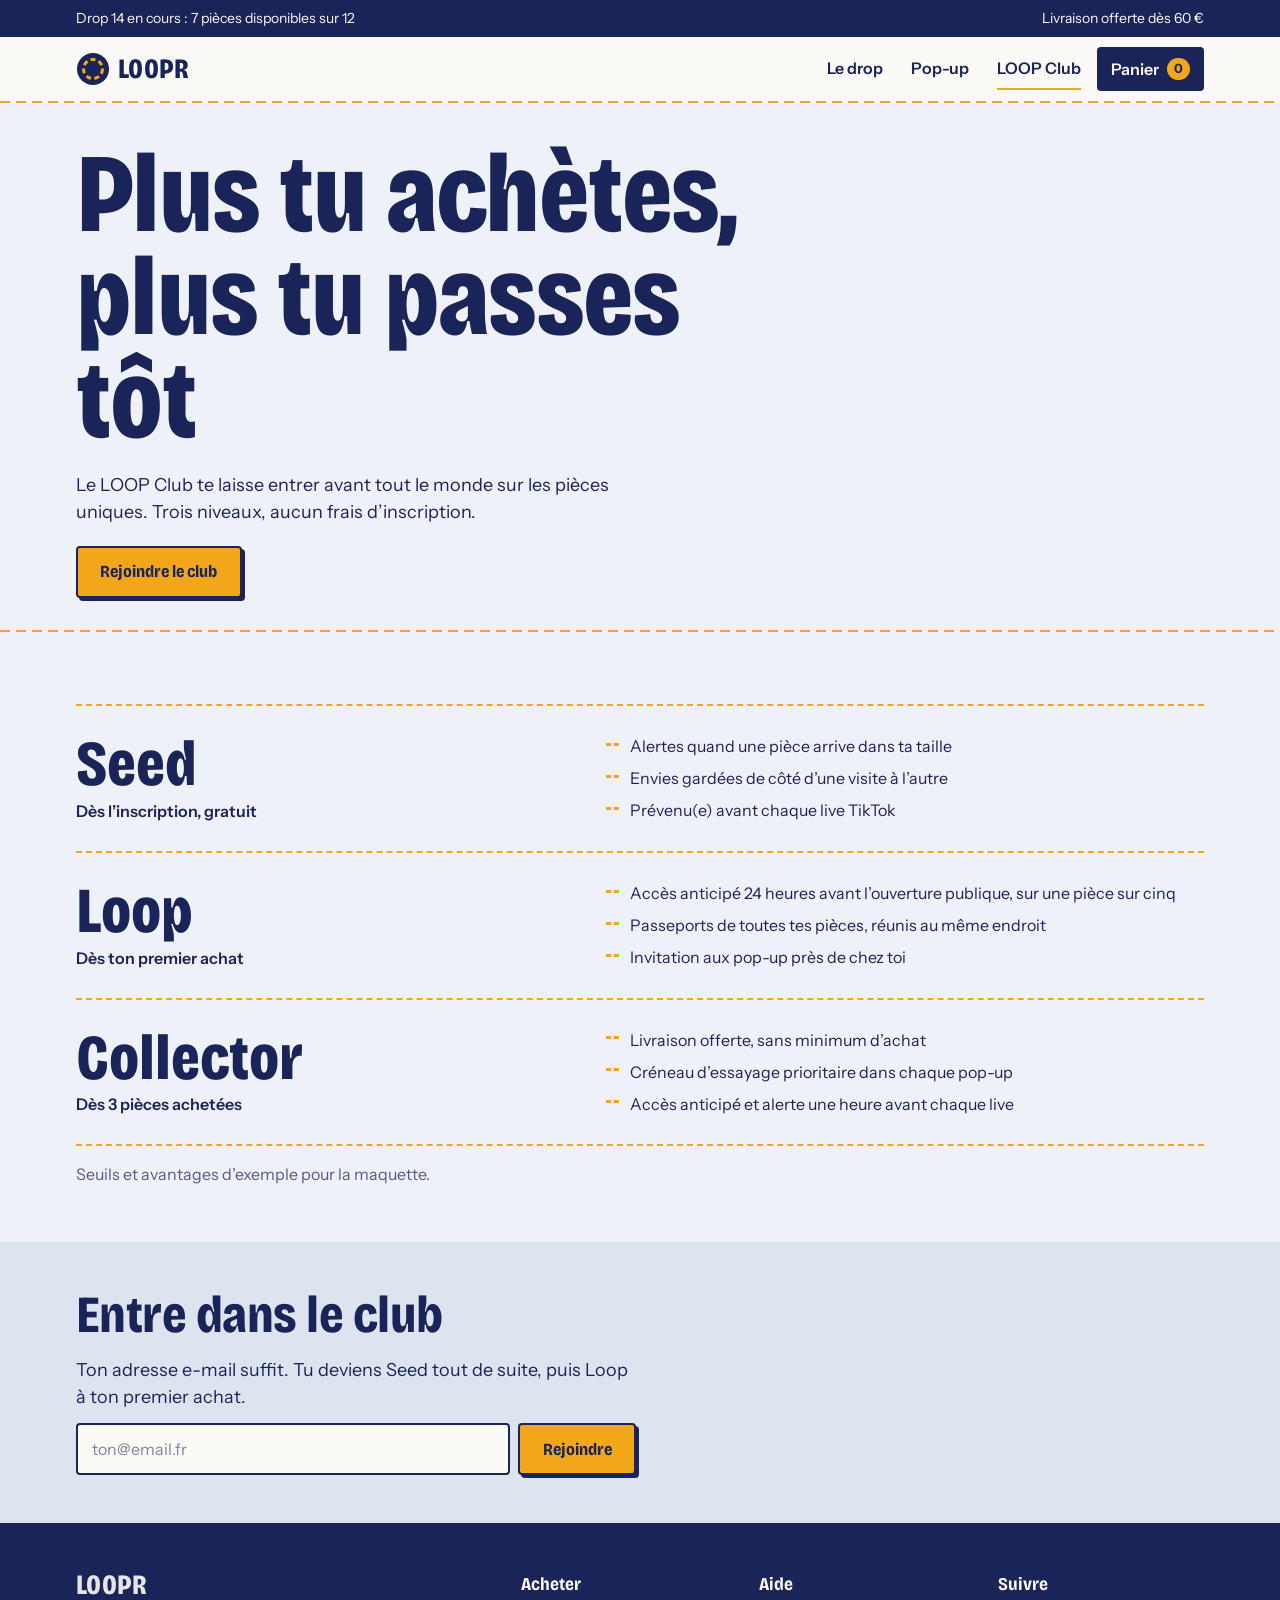
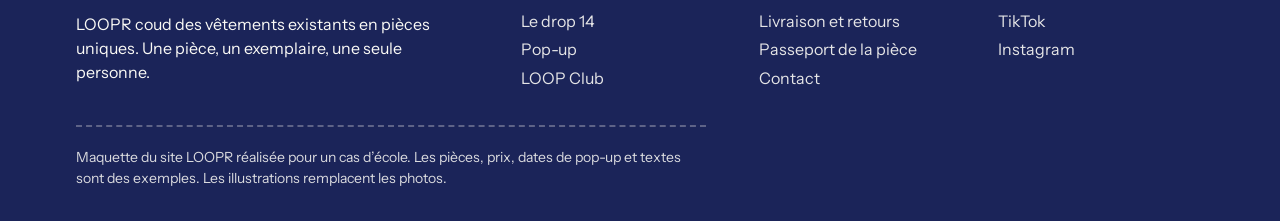
==== club.html @ 5bf8eb53 "Maquette du site LOOPR : drop, fiche pièce, pop-up, LOOP Club Site statique mobile d'abord avec pani" ====
<!DOCTYPE html>
<html lang="fr">
<head>
  <meta charset="utf-8">
  <meta name="viewport" content="width=device-width, initial-scale=1">
  <title>LOOP Club | LOOPR</title>
  <meta name="description" content="Le LOOP Club : accès anticipé aux drops, alertes à ta taille et avantages pour les clients fidèles.">
  <meta name="theme-color" content="#1b2459">
  <link rel="icon" href="assets/favicon.svg" type="image/svg+xml">
  <link rel="preload" href="assets/fonts/bricolage-grotesque-latin-wdth-normal.woff2" as="font" type="font/woff2" crossorigin>
  <link rel="stylesheet" href="assets/style.css">
</head>
<body data-page="club">
  <div id="site-header"></div>

  <main>
    <section class="club-hero">
      <div class="wrap">
        <h1 class="display">Plus tu achètes, plus tu passes tôt</h1>
        <p class="lead" style="margin-top:1.25rem">Le LOOP Club te laisse entrer avant tout le monde sur les pièces uniques. Trois niveaux, aucun frais d’inscription.</p>
        <p style="margin-top:1.25rem"><a class="btn" href="#rejoindre">Rejoindre le club</a></p>
      </div>
    </section>

    <div class="stitch"></div>

    <section class="band">
      <div class="wrap">
        <div class="tiers">
          <div class="tier">
            <div>
              <h2 class="tier-name">Seed</h2>
              <p class="tier-how">Dès l’inscription, gratuit</p>
            </div>
            <ul>
              <li>Alertes quand une pièce arrive dans ta taille</li>
              <li>Envies gardées de côté d’une visite à l’autre</li>
              <li>Prévenu(e) avant chaque live TikTok</li>
            </ul>
          </div>
          <div class="tier">
            <div>
              <h2 class="tier-name">Loop</h2>
              <p class="tier-how">Dès ton premier achat</p>
            </div>
            <ul>
              <li>Accès anticipé 24 heures avant l’ouverture publique, sur une pièce sur cinq</li>
              <li>Passeports de toutes tes pièces, réunis au même endroit</li>
              <li>Invitation aux pop-up près de chez toi</li>
            </ul>
          </div>
          <div class="tier">
            <div>
              <h2 class="tier-name">Collector</h2>
              <p class="tier-how">Dès 3 pièces achetées</p>
            </div>
            <ul>
              <li>Livraison offerte, sans minimum d’achat</li>
              <li>Créneau d’essayage prioritaire dans chaque pop-up</li>
              <li>Accès anticipé et alerte une heure avant chaque live</li>
            </ul>
          </div>
        </div>
        <p class="muted" style="margin-top:1rem">Seuils et avantages d’exemple pour la maquette.</p>
      </div>
    </section>

    <section class="join" id="rejoindre" aria-labelledby="join-title">
      <div class="wrap">
        <div class="join-box">
          <h2 class="h2" id="join-title">Entre dans le club</h2>
          <p class="lead" style="margin-top:1rem">Ton adresse e-mail suffit. Tu deviens Seed tout de suite, puis Loop à ton premier achat.</p>
          <form class="form-row" data-toast="Bienvenue chez les Seed. Tu recevras l’alerte du prochain drop.">
            <label class="sr-only" for="club-mail">Adresse e-mail</label>
            <input class="input" id="club-mail" type="email" required placeholder="ton@email.fr" autocomplete="email">
            <button class="btn" type="submit">Rejoindre</button>
          </form>
        </div>
      </div>
    </section>
  </main>

  <div id="site-footer"></div>
  <script src="assets/data.js"></script>
  <script src="assets/app.js"></script>
</body>
</html>
---- assets/style.css ----
/* LOOPR — maquette. Identité : denim indigo + surpiqûre ambre. */

@font-face {
  font-family: "Bricolage";
  src: url("fonts/bricolage-grotesque-latin-wdth-normal.woff2") format("woff2-variations");
  font-weight: 200 800;
  font-stretch: 75% 100%;
  font-display: swap;
}
@font-face {
  font-family: "Instrument";
  src: url("fonts/instrument-sans-latin-wdth-normal.woff2") format("woff2-variations");
  font-weight: 400 700;
  font-stretch: 75% 100%;
  font-display: swap;
}

:root {
  --indigo: #1b2459;
  --indigo-soft: #2f3d86;
  --denim: #5c73b3;
  --wash: #dde4f0;
  --wash-deep: #c3cee4;
  --page: #eef1f7;
  --label: #fbfaf6;
  --amber: #f2a71b;
  --amber-pale: #f7e2b0;
  --red: #c73b2e;
  --red-pale: #f1cdc7;
  --line: rgba(27, 36, 89, 0.16);

  --display: "Bricolage", "Arial Narrow", "Helvetica Neue", Arial, sans-serif;
  --body: "Instrument", "Helvetica Neue", Arial, sans-serif;

  --gutter: 20px;
  --maxw: 1200px;
}

*, *::before, *::after { box-sizing: border-box; }
html { -webkit-text-size-adjust: 100%; scroll-behavior: smooth; }
body {
  margin: 0;
  background: var(--page);
  color: var(--indigo);
  font-family: var(--body);
  font-size: 1rem;
  line-height: 1.5;
}
img, svg { display: block; max-width: 100%; }
a { color: inherit; }
button, input, select { font: inherit; color: inherit; }
button { cursor: pointer; }
h1, h2, h3, p, ul, ol, dl, dd, figure { margin: 0; }
ul, ol { padding: 0; list-style: none; }

:focus-visible { outline: 3px solid var(--amber); outline-offset: 3px; }
.sr-only {
  position: absolute; width: 1px; height: 1px; margin: -1px; padding: 0;
  overflow: hidden; clip: rect(0 0 0 0); white-space: nowrap; border: 0;
}

.wrap { width: 100%; max-width: var(--maxw); margin-inline: auto; padding-inline: var(--gutter); }

/* Surpiqûre : le trait pointillé ambre qui sépare les zones */
.stitch {
  height: 2px;
  background: repeating-linear-gradient(90deg, var(--amber) 0 10px, transparent 10px 16px);
}

/* ---------- Typographie ---------- */
.display {
  font-family: var(--display);
  font-weight: 800;
  font-stretch: 75%;
  letter-spacing: -0.015em;
  line-height: 0.92;
}
.h2 {
  font-family: var(--display);
  font-weight: 750;
  font-stretch: 80%;
  font-size: clamp(2rem, 6vw, 3.25rem);
  line-height: 0.98;
  letter-spacing: -0.01em;
  max-width: 16ch;
}
.lead { font-size: 1.125rem; max-width: 46ch; }
.muted { opacity: 0.72; }

/* ---------- Boutons ---------- */
.btn {
  display: inline-flex; align-items: center; justify-content: center; gap: 0.5rem;
  min-height: 48px; padding: 0.7rem 1.4rem;
  background: var(--amber); color: var(--indigo);
  border: 2px solid var(--indigo); border-radius: 4px;
  font-family: var(--display); font-weight: 700; font-stretch: 85%; font-size: 1.0625rem;
  text-decoration: none; text-align: center;
  box-shadow: 3px 3px 0 var(--indigo);
  transition: transform 0.12s ease, box-shadow 0.12s ease;
}
.btn:hover { transform: translate(-1px, -1px); box-shadow: 4px 4px 0 var(--indigo); }
.btn:active { transform: translate(2px, 2px); box-shadow: 1px 1px 0 var(--indigo); }
.btn[disabled], .btn[aria-disabled="true"] {
  background: var(--wash); color: rgba(27, 36, 89, 0.55);
  border-color: rgba(27, 36, 89, 0.35); box-shadow: none; cursor: not-allowed; transform: none;
}
.btn--ghost { background: transparent; }
.btn--indigo { background: var(--indigo); color: var(--label); box-shadow: 3px 3px 0 var(--amber); border-color: var(--indigo); }
.btn--indigo:hover { box-shadow: 4px 4px 0 var(--amber); }
.btn--block { width: 100%; }
.link { text-decoration-thickness: 2px; text-underline-offset: 4px; text-decoration-color: var(--amber); font-weight: 600; }

/* ---------- Bandeau + en-tête ---------- */
.announce { background: var(--indigo); color: var(--label); font-size: 0.875rem; }
.announce .wrap { display: flex; flex-wrap: wrap; gap: 0.25rem 1.5rem; justify-content: space-between; padding-block: 0.5rem; }

.site-header { position: sticky; top: 0; z-index: 30; background: var(--label); }
.site-header .wrap { display: flex; align-items: center; gap: 1rem; min-height: 64px; }
.brand { display: inline-flex; align-items: center; gap: 0.5rem; text-decoration: none; margin-right: auto; }
.brand-word {
  font-family: var(--display); font-weight: 800; font-stretch: 75%;
  font-size: 1.75rem; letter-spacing: 0.01em; line-height: 1;
}
.nav { display: none; gap: 1.75rem; }
.nav a { text-decoration: none; font-weight: 600; padding-block: 0.5rem; border-bottom: 2px solid transparent; }
.nav a:hover, .nav a[aria-current="page"] { border-bottom-color: var(--amber); }
.cart-btn {
  display: inline-flex; align-items: center; gap: 0.5rem; min-height: 44px; padding: 0 0.9rem;
  background: var(--indigo); color: var(--label); border: 0; border-radius: 4px; font-weight: 600;
}
.cart-count {
  min-width: 1.4rem; height: 1.4rem; padding: 0 0.3rem; display: inline-grid; place-items: center;
  background: var(--amber); color: var(--indigo); border-radius: 99px; font-size: 0.8rem; font-weight: 700;
}
.cart-clock { font-variant-numeric: tabular-nums; font-size: 0.875rem; opacity: 0.9; }
.subnav { display: flex; gap: 1.25rem; overflow-x: auto; padding-block: 0.25rem 0.75rem; }
.subnav a { white-space: nowrap; text-decoration: none; font-weight: 600; border-bottom: 2px solid transparent; padding-block: 0.25rem; }
.subnav a[aria-current="page"] { border-bottom-color: var(--amber); }
.site-header .subnav-wrap { display: block; min-height: 0; padding-bottom: 0; }

/* ---------- Accueil : héros ---------- */
.hero { padding-block: 2.5rem 3rem; background: var(--page); }
.hero h1 { font-size: clamp(5.5rem, 28vw, 15rem); }
.hero .lead { margin-top: 1.25rem; }
.hero-grid { display: grid; gap: 2rem; }
.countdown-box { align-self: end; }
.countdown-label { font-weight: 600; margin-bottom: 0.5rem; }
.countdown { display: flex; gap: 0.5rem; }
.cd-cell {
  min-width: 4.25rem; padding: 0.5rem 0.75rem 0.4rem; background: var(--label);
  border: 2px solid var(--indigo); border-radius: 4px; text-align: left;
}
.cd-num { display: block; font-family: var(--display); font-weight: 800; font-stretch: 75%; font-size: 2.25rem; line-height: 1; font-variant-numeric: tabular-nums; }
.cd-unit { font-size: 0.8125rem; opacity: 0.75; }
.countdown-note { margin-top: 0.75rem; font-size: 0.9375rem; max-width: 40ch; }
.hero-actions { margin-top: 1.5rem; display: flex; flex-wrap: wrap; gap: 0.75rem; }

.slots { margin-top: 2.5rem; }
.slots-title { font-weight: 600; margin-bottom: 0.75rem; }
.slot-row { display: grid; grid-template-columns: repeat(6, 1fr); gap: 0.5rem; }
.slot {
  display: grid; place-items: center; min-height: 52px; text-decoration: none;
  font-family: var(--display); font-weight: 800; font-stretch: 75%; font-size: 1.375rem;
  border: 2px solid var(--indigo); background: var(--label); border-radius: 3px 3px 12px 12px; position: relative;
}
.slot::before { content: ""; position: absolute; top: 5px; width: 8px; height: 8px; border-radius: 50%; background: var(--page); border: 1.5px solid var(--indigo); }
.slot span { margin-top: 10px; }
.slot[data-state="reservee"] { background: var(--amber); }
.slot[data-state="vendue"] { background: transparent; border-style: dashed; color: rgba(27, 36, 89, 0.5); border-color: rgba(27, 36, 89, 0.4); }
.slot[data-state="vendue"] span { text-decoration: line-through; text-decoration-thickness: 2px; }
.slot[data-state="tiktok"] { background: var(--indigo); color: var(--label); }
.slot[data-state="tiktok"]::before { background: var(--indigo); border-color: var(--label); }
.slot-legend { display: flex; flex-wrap: wrap; gap: 0.5rem 1.25rem; margin-top: 0.75rem; font-size: 0.875rem; }
.slot-legend i { display: inline-block; width: 0.9rem; height: 0.9rem; border: 2px solid var(--indigo); border-radius: 2px; vertical-align: -2px; margin-right: 0.35rem; background: var(--label); }
.slot-legend .l-res { background: var(--amber); }
.slot-legend .l-sold { border-style: dashed; background: transparent; }
.slot-legend .l-tt { background: var(--indigo); }

/* ---------- Étagère de pièces ---------- */
.shelf { padding-block: 3rem 3.5rem; background: var(--wash); }
.shelf-head { display: flex; flex-wrap: wrap; justify-content: space-between; align-items: end; gap: 1rem; margin-bottom: 1.5rem; }
.chips { display: flex; flex-wrap: wrap; gap: 0.5rem; }
.chip {
  min-height: 40px; padding: 0 1rem; background: var(--label); border: 2px solid var(--indigo);
  border-radius: 99px; font-weight: 600;
}
.chip[aria-pressed="true"] { background: var(--indigo); color: var(--label); }

.grid { display: grid; grid-template-columns: repeat(2, 1fr); gap: 0.875rem; }
.tag {
  position: relative; display: flex; flex-direction: column; background: var(--label);
  border: 2px solid var(--indigo); border-radius: 14px 14px 6px 6px; overflow: hidden;
}
.tag-link { text-decoration: none; display: flex; flex-direction: column; flex: 1; }
.tag-panel { position: relative; aspect-ratio: 4 / 4.6; display: grid; place-items: center; padding: 1.75rem 0.75rem 0.5rem; }
.tag-panel::before {
  content: ""; position: absolute; top: 0.6rem; left: 50%; width: 14px; height: 14px; margin-left: -7px;
  border-radius: 50%; background: var(--wash); border: 2px solid var(--indigo); z-index: 2;
}
.tag-panel svg { width: 82%; height: auto; max-height: 100%; filter: drop-shadow(0 6px 0 rgba(27, 36, 89, 0.12)); }
.panel-a { background: var(--wash-deep); }
.panel-b { background: var(--amber-pale); }
.panel-c { background: var(--red-pale); }
.panel-d { background: #cfe0d6; }
.tag-badge {
  position: absolute; right: 0.5rem; top: 2rem; z-index: 2; padding: 0.15rem 0.55rem; border-radius: 99px;
  font-size: 0.8125rem; font-weight: 700; border: 2px solid var(--indigo); background: var(--label);
}
.tag-badge[data-state="reservee"] { background: var(--amber); }
.tag-badge[data-state="vendue"] { background: var(--indigo); color: var(--label); }
.tag-badge[data-state="tiktok"] { background: var(--indigo); color: var(--label); }
.tag-badge[data-state="panier"] { background: var(--amber); }
.tag-info { padding: 0.75rem 0.875rem 0.5rem; border-top: 2px dashed var(--amber); position: relative; }
.tag-num { font-family: var(--display); font-weight: 800; font-stretch: 75%; font-size: 1.75rem; line-height: 1; }
.tag-num small { font-size: 0.8125rem; font-weight: 600; font-stretch: 100%; margin-left: 0.4rem; opacity: 0.7; font-family: var(--body); }
.tag-name { font-weight: 600; line-height: 1.25; margin-top: 0.25rem; }
.tag-meta { display: flex; justify-content: space-between; align-items: baseline; margin-top: 0.35rem; font-size: 0.9375rem; }
.tag-price { font-family: var(--display); font-weight: 750; font-stretch: 85%; font-size: 1.25rem; }
.tag-actions { display: flex; gap: 0.5rem; padding: 0.5rem 0.875rem 0.875rem; }
.tag-actions .btn { flex: 1; min-height: 44px; font-size: 1rem; padding-inline: 0.75rem; box-shadow: 2px 2px 0 var(--indigo); }
.heart {
  width: 44px; min-height: 44px; display: grid; place-items: center; background: transparent;
  border: 2px solid var(--indigo); border-radius: 4px;
}
.heart svg { width: 22px; height: 22px; }
.heart[aria-pressed="true"] svg path { fill: var(--red); stroke: var(--red); }
.empty { grid-column: 1 / -1; padding: 2rem 0; }

/* ---------- Sections génériques ---------- */
.band { padding-block: 3.5rem; }
.how-grid { display: grid; gap: 1.5rem; margin-top: 2rem; }
.step { display: grid; grid-template-columns: 3.25rem 1fr; gap: 0.75rem 1rem; padding-top: 1.25rem; border-top: 2px dashed var(--amber); }
.step-n { font-family: var(--display); font-weight: 800; font-stretch: 75%; font-size: 3rem; line-height: 0.85; }
.step h3 { font-family: var(--display); font-weight: 700; font-stretch: 85%; font-size: 1.375rem; line-height: 1.1; }
.step p { margin-top: 0.35rem; max-width: 38ch; }
.passport-note { margin-top: 2rem; padding: 1rem 1.25rem; background: var(--label); border: 2px solid var(--indigo); border-radius: 4px; max-width: 60ch; }

.live { background: var(--indigo); color: var(--label); }
.live .h2 { max-width: 14ch; }
.live-grid { display: grid; gap: 1.5rem; align-items: center; }
.live-time { display: inline-flex; gap: 0.5rem; align-items: baseline; margin-top: 1rem; }
.live-time b { font-family: var(--display); font-weight: 800; font-stretch: 75%; font-size: 3rem; line-height: 1; }
.live .btn { box-shadow: 3px 3px 0 var(--label); border-color: var(--label); }

.next-drop { background: var(--amber); }
.next-grid { display: grid; gap: 1.75rem; align-items: center; }
.blurs { display: flex; gap: 0.75rem; }
.blur-tile { flex: 1; aspect-ratio: 4 / 5; background: var(--label); border: 2px solid var(--indigo); border-radius: 12px 12px 4px 4px; display: grid; place-items: center; overflow: hidden; position: relative; }
.blur-tile svg { width: 78%; filter: blur(7px); }
.blur-tile::after { content: "Membres Loop"; position: absolute; bottom: 0.5rem; left: 0; right: 0; text-align: center; font-weight: 700; font-size: 0.8125rem; }

.popup-teaser { background: var(--page); }
.popup-card {
  display: grid; gap: 1rem; padding: 1.5rem; background: var(--label); border: 2px solid var(--indigo);
  border-radius: 6px 6px 14px 14px; box-shadow: 5px 5px 0 var(--indigo);
}
.city-big { font-size: clamp(3.5rem, 16vw, 7rem); }

/* ---------- Pied de page ---------- */
.site-footer { background: var(--indigo); color: var(--label); padding-block: 3rem 2rem; }
.foot-grid { display: grid; gap: 2rem; }
.foot-grid h3 { font-family: var(--display); font-weight: 700; font-stretch: 85%; font-size: 1.125rem; margin-bottom: 0.5rem; }
.foot-grid li { padding-block: 0.15rem; }
.foot-grid a { text-decoration: none; opacity: 0.9; }
.foot-grid a:hover { text-decoration: underline; text-decoration-color: var(--amber); text-underline-offset: 4px; }
.foot-note { margin-top: 2rem; padding-top: 1.25rem; border-top: 2px dashed rgba(251, 250, 246, 0.35); font-size: 0.875rem; opacity: 0.85; max-width: 70ch; }

/* ---------- Fiche pièce ---------- */
.crumb { padding-block: 1.25rem 0.5rem; font-size: 0.9375rem; }
.piece-grid { display: grid; gap: 2rem; padding-block: 0.5rem 3rem; }
.gallery { background: var(--wash-deep); border: 2px solid var(--indigo); border-radius: 14px 14px 6px 6px; overflow: hidden; }
.gallery.panel-b { background: var(--amber-pale); }
.gallery.panel-c { background: var(--red-pale); }
.gallery.panel-d { background: #cfe0d6; }
.gallery-bar { display: flex; justify-content: space-between; gap: 0.5rem; padding: 0.75rem 1rem; border-bottom: 2px dashed var(--amber); background: var(--label); font-weight: 600; font-size: 0.9375rem; }
.ba { position: relative; aspect-ratio: 1 / 1; overflow: hidden; touch-action: pan-y; }
.ba-layer { position: absolute; inset: 0; display: grid; place-items: center; }
.ba-layer svg { width: 74%; max-height: 90%; filter: drop-shadow(0 8px 0 rgba(27, 36, 89, 0.12)); }
.ba-before { background: #e4e2dc; clip-path: inset(0 50% 0 0); }
.ba-before .sources { display: flex; width: 86%; gap: 0; align-items: center; justify-content: center; filter: grayscale(0.85) contrast(0.9); }
.ba-before .sources svg { width: 48%; filter: none; }
.ba-cap { position: absolute; top: 0.75rem; padding: 0.15rem 0.6rem; background: var(--label); border: 2px solid var(--indigo); border-radius: 99px; font-weight: 700; font-size: 0.8125rem; z-index: 3; }
.ba-cap--l { left: 0.75rem; }
.ba-cap--r { right: 0.75rem; }
.ba-handle { position: absolute; top: 0; bottom: 0; left: 50%; width: 0; border-left: 3px dashed var(--amber); z-index: 2; pointer-events: none; }
.ba-handle::after { content: ""; position: absolute; top: 50%; left: -17px; width: 31px; height: 31px; margin-top: -15px; background: var(--amber); border: 2px solid var(--indigo); border-radius: 50%; }
.ba-range { position: absolute; inset: 0; width: 100%; height: 100%; margin: 0; opacity: 0; cursor: ew-resize; z-index: 4; }
.ba-range:focus-visible + .ba-focus { outline: 3px solid var(--amber); }
.ba-focus { position: absolute; inset: 0; pointer-events: none; z-index: 5; }
.gallery-foot { padding: 0.75rem 1rem; background: var(--label); border-top: 2px dashed var(--amber); font-size: 0.9375rem; }

.buy h1 { font-size: clamp(2.5rem, 9vw, 4.25rem); font-stretch: 78%; }
.buy-num { display: inline-flex; align-items: center; gap: 0.6rem; margin-bottom: 0.75rem; }
.num-tag { display: inline-block; padding: 0.15rem 0.7rem 0.1rem; background: var(--indigo); color: var(--label); border-radius: 4px; font-family: var(--display); font-weight: 800; font-stretch: 75%; font-size: 1.5rem; line-height: 1.2; }
.buy-price { margin-top: 1rem; font-family: var(--display); font-weight: 800; font-stretch: 80%; font-size: 2.5rem; line-height: 1; }
.buy-sub { margin-top: 0.35rem; }
.status-box { margin-top: 1.25rem; padding: 0.875rem 1rem; border: 2px solid var(--indigo); border-radius: 4px; background: var(--label); font-weight: 600; }
.status-box[data-state="dispo"] { background: #d9ecd9; }
.status-box[data-state="panier"] { background: var(--amber-pale); }
.status-box[data-state="reservee"], .status-box[data-state="tiktok"] { background: var(--amber-pale); }
.status-box[data-state="vendue"] { background: var(--wash); }
.status-box .timer { font-family: var(--display); font-weight: 800; font-size: 1.5rem; font-variant-numeric: tabular-nums; margin-left: 0.5rem; }
.buy-actions { display: grid; gap: 0.75rem; margin-top: 1rem; }
.alert-box { margin-top: 1.5rem; padding-top: 1.25rem; border-top: 2px dashed var(--amber); }
.alert-box h2, .passport h2, .reviews h2, .more h2 { font-family: var(--display); font-weight: 750; font-stretch: 80%; font-size: 1.5rem; line-height: 1.1; }
.form-row { display: flex; flex-wrap: wrap; gap: 0.5rem; margin-top: 0.75rem; }
.input {
  flex: 1 1 14rem; min-height: 48px; padding: 0 0.9rem; background: var(--label);
  border: 2px solid var(--indigo); border-radius: 4px;
}
.input::placeholder { color: rgba(27, 36, 89, 0.55); }
.field-label { display: block; font-weight: 600; margin-top: 0.75rem; }

.passport { padding-block: 0 3rem; }
.label-card {
  margin-top: 1rem; background: var(--label); border: 2px solid var(--indigo); border-radius: 4px;
  box-shadow: 5px 5px 0 var(--indigo); overflow: hidden; max-width: 760px;
}
.label-card-head { display: flex; justify-content: space-between; align-items: center; padding: 0.75rem 1rem; background: var(--indigo); color: var(--label); border-bottom: 3px dashed var(--amber); }
.label-card-head b { font-family: var(--display); font-weight: 800; font-stretch: 75%; font-size: 1.25rem; }
.label-card dl { display: grid; }
.label-card .row { display: grid; gap: 0.15rem; padding: 0.875rem 1rem; border-bottom: 2px dashed var(--line); }
.label-card .row:last-child { border-bottom: 0; }
.label-card dt { font-weight: 700; }

.reviews { padding-block: 0 3rem; }
.review-grid { display: grid; gap: 0.875rem; margin-top: 1rem; }
.review { display: grid; grid-template-columns: 88px 1fr; gap: 0.875rem; padding: 0.75rem; background: var(--label); border: 2px solid var(--indigo); border-radius: 4px; }
.review-ph { background: var(--wash); border-radius: 4px; display: grid; place-items: center; aspect-ratio: 1; overflow: hidden; }
.review-ph svg { height: 86%; width: auto; }
.review-tag { display: inline-block; margin-bottom: 0.25rem; padding: 0 0.5rem; border: 1.5px dashed var(--indigo); border-radius: 99px; font-size: 0.75rem; font-weight: 700; }
.more { padding-block: 2.5rem 3.5rem; background: var(--wash); }

/* ---------- Pop-up ---------- */
.popup-hero { padding-block: 2.5rem 3rem; }
.popup-hero-grid { display: grid; gap: 2rem; align-items: start; }
.facts { margin-top: 1.25rem; display: grid; gap: 0.5rem; }
.facts div { display: grid; grid-template-columns: 6.5rem 1fr; gap: 0.5rem; padding-block: 0.5rem; border-top: 2px dashed var(--amber); }
.facts dt { font-weight: 700; }
.panel-form { padding: 1.25rem; background: var(--label); border: 2px solid var(--indigo); border-radius: 6px 6px 14px 14px; box-shadow: 5px 5px 0 var(--indigo); }
.panel-form h2 { font-family: var(--display); font-weight: 750; font-stretch: 80%; font-size: 1.5rem; line-height: 1.1; }
.select { width: 100%; min-height: 48px; margin-top: 0.35rem; padding: 0 0.9rem; background: var(--label); border: 2px solid var(--indigo); border-radius: 4px; }
.cal { margin-top: 1.5rem; }
.cal-row { display: grid; grid-template-columns: 1fr auto; gap: 0.25rem 1rem; align-items: center; padding-block: 1rem; border-top: 2px dashed var(--amber); }
.cal-row:last-child { border-bottom: 2px dashed var(--amber); }
.cal-city { font-family: var(--display); font-weight: 800; font-stretch: 75%; font-size: 2rem; line-height: 1; }
.pill { display: inline-block; padding: 0.15rem 0.7rem; border: 2px solid var(--indigo); border-radius: 99px; font-weight: 700; font-size: 0.8125rem; background: var(--label); }
.pill--next { background: var(--amber); }
.steps-inline { display: grid; gap: 1.25rem; margin-top: 1.5rem; }

/* ---------- LOOP Club ---------- */
.club-hero { padding-block: 2.5rem 2rem; }
.club-hero h1 { font-size: clamp(3rem, 13vw, 7rem); max-width: 12ch; }
.tiers { margin-top: 1rem; }
.tier { display: grid; gap: 0.75rem 2rem; padding-block: 1.75rem; border-top: 2px dashed var(--amber); }
.tier:last-child { border-bottom: 2px dashed var(--amber); }
.tier-name { font-family: var(--display); font-weight: 800; font-stretch: 75%; font-size: clamp(2.5rem, 9vw, 4rem); line-height: 0.95; }
.tier-how { font-weight: 600; margin-top: 0.25rem; }
.tier ul { display: grid; gap: 0.5rem; }
.tier li { position: relative; padding-left: 1.5rem; }
.tier li::before { content: ""; position: absolute; left: 0; top: 0.55rem; width: 0.8rem; height: 0; border-top: 3px dashed var(--amber); }
.join { background: var(--wash); padding-block: 3rem; }
.join-box { max-width: 560px; }

/* ---------- Tiroir panier ---------- */
.scrim { position: fixed; inset: 0; background: rgba(27, 36, 89, 0.5); opacity: 0; pointer-events: none; transition: opacity 0.2s ease; z-index: 40; }
.scrim.is-open { opacity: 1; pointer-events: auto; }
.drawer {
  position: fixed; top: 0; right: 0; bottom: 0; width: min(100%, 420px); z-index: 50; background: var(--label);
  border-left: 2px solid var(--indigo); display: flex; flex-direction: column;
  transform: translateX(104%); transition: transform 0.24s ease; visibility: hidden;
}
.drawer.is-open { transform: none; visibility: visible; }
.drawer-head { display: flex; align-items: center; justify-content: space-between; padding: 0.75rem 1rem; border-bottom: 3px dashed var(--amber); }
.tabs { display: flex; gap: 0.25rem; }
.tab { min-height: 44px; padding: 0 0.9rem; background: transparent; border: 0; border-bottom: 3px solid transparent; font-family: var(--display); font-weight: 750; font-stretch: 85%; font-size: 1.25rem; }
.tab[aria-selected="true"] { border-bottom-color: var(--indigo); }
.icon-btn { width: 44px; height: 44px; display: grid; place-items: center; background: transparent; border: 2px solid var(--indigo); border-radius: 4px; font-size: 1.25rem; line-height: 1; }
.drawer-body { flex: 1; overflow-y: auto; padding: 1rem; }
.line { display: grid; grid-template-columns: 72px 1fr auto; gap: 0.75rem; padding-block: 0.875rem; border-bottom: 2px dashed var(--line); align-items: start; }
.line:first-child { padding-top: 0; }
.line-ph { aspect-ratio: 1; display: grid; place-items: center; border: 2px solid var(--indigo); border-radius: 4px; }
.line-ph svg { width: 80%; }
.line-name { font-weight: 600; line-height: 1.25; }
.line-hold { margin-top: 0.25rem; font-size: 0.875rem; }
.line-hold b { font-variant-numeric: tabular-nums; }
.line-price { font-family: var(--display); font-weight: 750; font-stretch: 85%; font-size: 1.125rem; }
.linkbtn { background: none; border: 0; padding: 0.25rem 0; text-decoration: underline; text-decoration-color: var(--amber); text-decoration-thickness: 2px; text-underline-offset: 3px; font-size: 0.875rem; font-weight: 600; }
.drawer-empty { padding-block: 2rem; }
.drawer-foot { padding: 1rem; border-top: 3px dashed var(--amber); display: grid; gap: 0.5rem; }
.sum { display: flex; justify-content: space-between; font-size: 0.9375rem; }
.sum.total { font-weight: 700; font-size: 1.125rem; padding-top: 0.35rem; }
.express { display: grid; grid-template-columns: repeat(3, 1fr); gap: 0.5rem; margin-top: 0.5rem; }
.pay { min-height: 44px; background: var(--indigo); color: var(--label); border: 0; border-radius: 4px; font-weight: 700; font-size: 0.9375rem; }
.pay--alt { background: var(--wash-deep); color: var(--indigo); }
.drawer-foot small { font-size: 0.8125rem; opacity: 0.8; }

/* ---------- Toast + modale ---------- */
.toast {
  position: fixed; left: 50%; bottom: 1.25rem; z-index: 70; max-width: min(92vw, 440px);
  transform: translate(-50%, 140%); opacity: 0; pointer-events: none; transition: transform 0.22s ease, opacity 0.22s ease;
  padding: 0.75rem 1.1rem; background: var(--indigo); color: var(--label);
  border: 2px solid var(--amber); border-radius: 4px; font-weight: 600;
}
.toast.is-on { transform: translate(-50%, 0); opacity: 1; }
dialog { max-width: 460px; padding: 1.5rem; border: 2px solid var(--indigo); border-radius: 6px 6px 14px 14px; background: var(--label); color: var(--indigo); box-shadow: 6px 6px 0 var(--indigo); }
dialog::backdrop { background: rgba(27, 36, 89, 0.55); }
dialog h2 { font-family: var(--display); font-weight: 750; font-stretch: 80%; font-size: 1.75rem; line-height: 1.05; }
dialog p { margin-top: 0.75rem; }
dialog .btn { margin-top: 1.25rem; }

/* ---------- Écrans larges ---------- */
@media (min-width: 720px) {
  :root { --gutter: 36px; }
  .nav { display: flex; }
  .site-header .subnav-wrap { display: none; }
  .grid { grid-template-columns: repeat(3, 1fr); gap: 1.25rem; }
  .slot-row { grid-template-columns: repeat(12, 1fr); }
  .hero-grid { grid-template-columns: 1.35fr 1fr; align-items: end; }
  .how-grid { grid-template-columns: repeat(3, 1fr); gap: 2rem; }
  .live-grid { grid-template-columns: 1.1fr 1fr; gap: 3rem; }
  .next-grid { grid-template-columns: 1fr 1fr; gap: 3rem; }
  .popup-card { grid-template-columns: 1.2fr 1fr; align-items: center; padding: 2rem; }
  .foot-grid { grid-template-columns: 2fr 1fr 1fr 1fr; }
  .piece-grid { grid-template-columns: 1.1fr 1fr; gap: 3rem; align-items: start; }
  .gallery { position: sticky; top: 88px; }
  .label-card .row { grid-template-columns: 11rem 1fr; gap: 1rem; }
  .review-grid { grid-template-columns: repeat(3, 1fr); }
  .review { grid-template-columns: 1fr; }
  .review-ph { aspect-ratio: 16 / 10; }
  .popup-hero-grid { grid-template-columns: 1.2fr 1fr; gap: 3rem; }
  .steps-inline { grid-template-columns: repeat(3, 1fr); gap: 2rem; }
  .tier { grid-template-columns: 1fr 1.2fr; align-items: start; }
  .cal-row { grid-template-columns: 1.2fr 1fr auto; }
}
@media (min-width: 1000px) {
  .grid { grid-template-columns: repeat(4, 1fr); }
}
@media (prefers-reduced-motion: reduce) {
  html { scroll-behavior: auto; }
  *, *::before, *::after { transition-duration: 0.01ms !important; animation-duration: 0.01ms !important; }
}
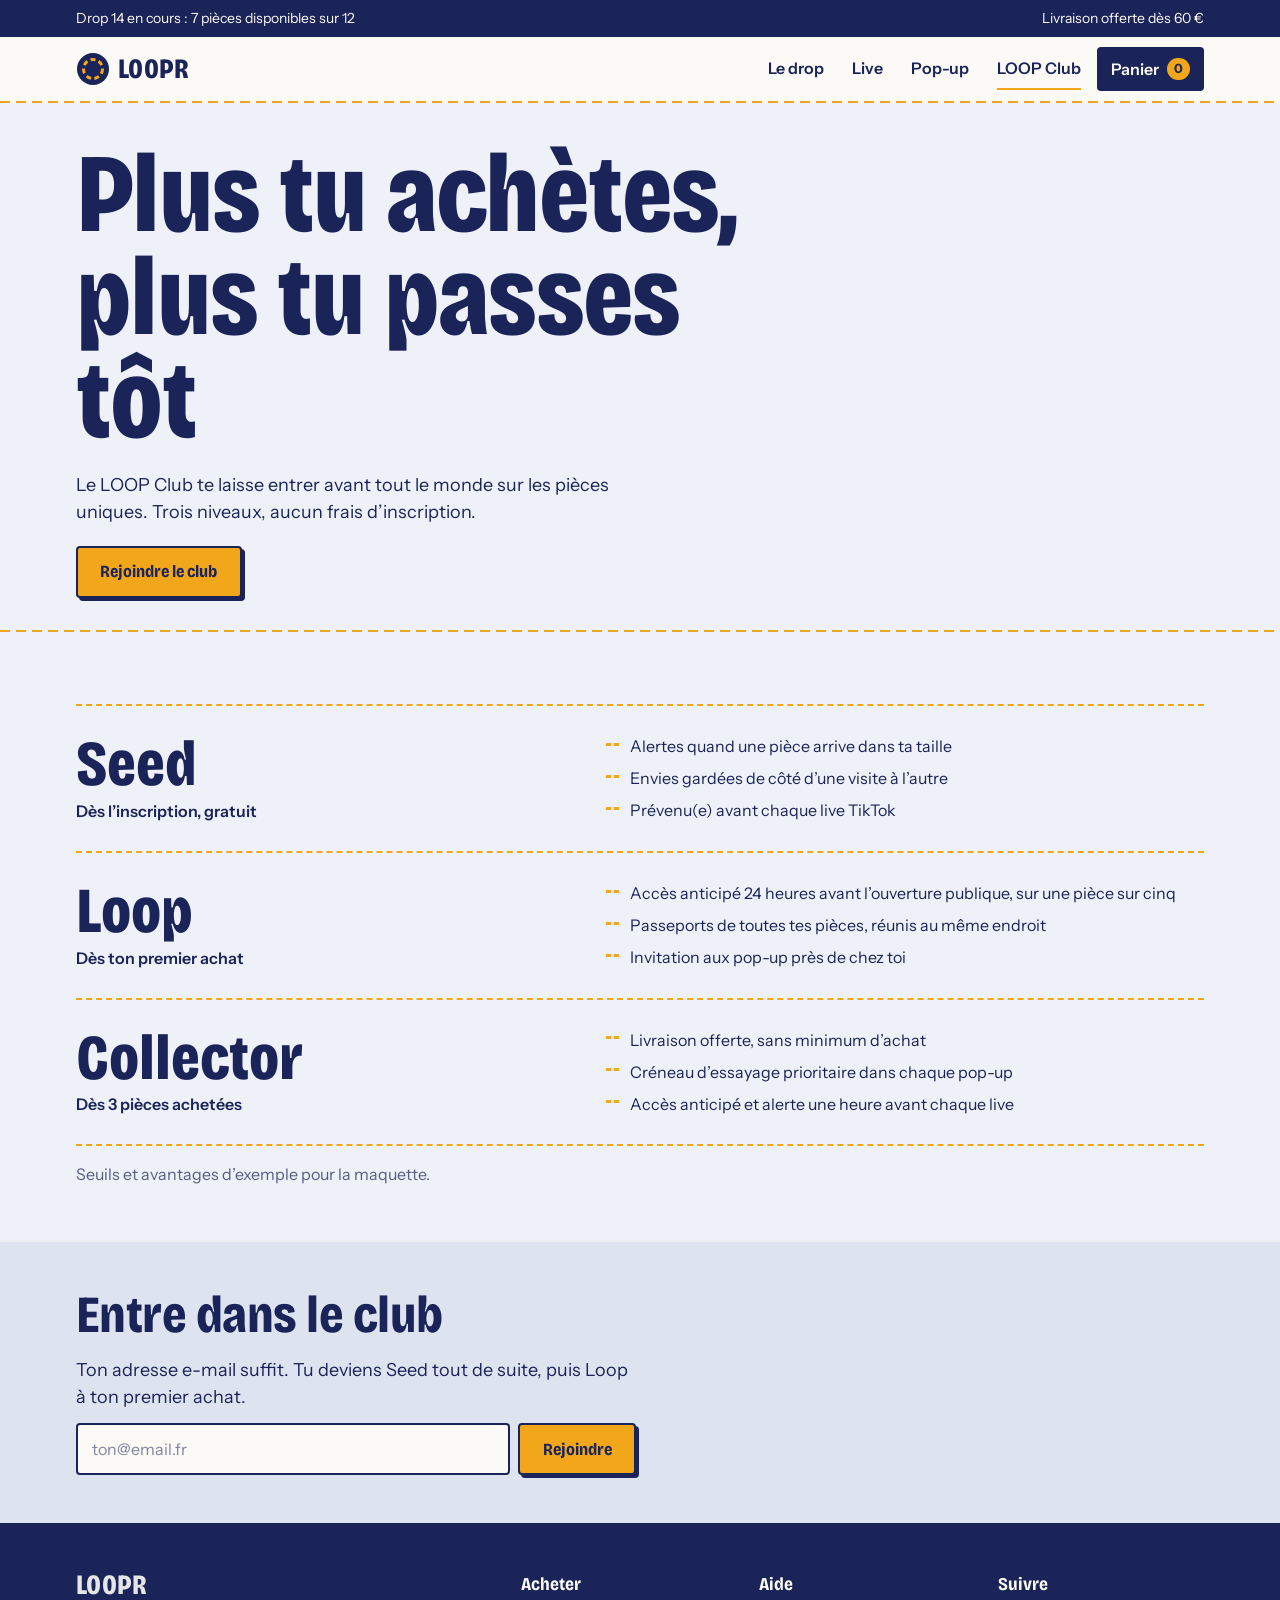
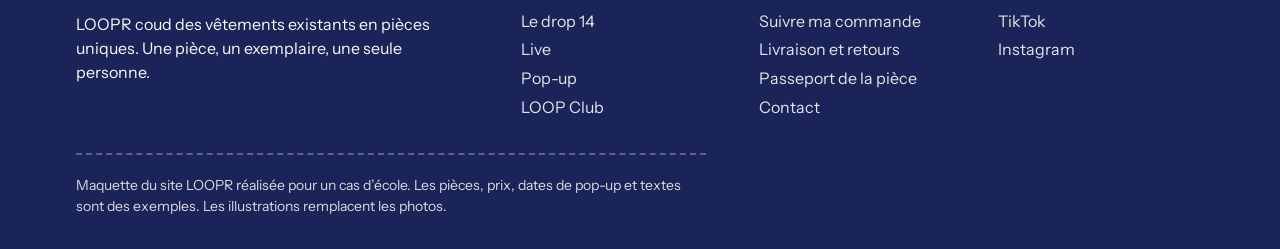
==== commit 620385f3: "Ajoute la commande simulée, le suivi de livraison et le passeport de la pièce Co-Authored-By: Claude" ====
--- a/club.html
+++ b/club.html
@@ -9,6 +9,7 @@
   <link rel="icon" href="assets/favicon.svg" type="image/svg+xml">
   <link rel="preload" href="assets/fonts/bricolage-grotesque-latin-wdth-normal.woff2" as="font" type="font/woff2" crossorigin>
   <link rel="stylesheet" href="assets/style.css">
+  <link rel="stylesheet" href="assets/order.css">
 </head>
 <body data-page="club">
   <div id="site-header"></div>
@@ -68,6 +69,7 @@
     <section class="join" id="rejoindre" aria-labelledby="join-title">
       <div class="wrap">
         <div class="join-box">
+          <div id="club-status"></div>
           <h2 class="h2" id="join-title">Entre dans le club</h2>
           <p class="lead" style="margin-top:1rem">Ton adresse e-mail suffit. Tu deviens Seed tout de suite, puis Loop à ton premier achat.</p>
           <form class="form-row" data-toast="Bienvenue chez les Seed. Tu recevras l’alerte du prochain drop.">
@@ -83,5 +85,6 @@
   <div id="site-footer"></div>
   <script src="assets/data.js"></script>
   <script src="assets/app.js"></script>
+  <script src="assets/order.js"></script>
 </body>
 </html>
--- a/assets/order.css
+++ b/assets/order.css
@@ -0,0 +1,74 @@
+/* LOOPR — pages Commande, Suivi et passeport de la pièce. */
+.ord { padding-block: 2.5rem 4rem; }
+.ord-sim { display: inline-block; padding: 0.25rem 0.75rem; border: 2px dashed var(--amber); border-radius: 99px; background: var(--amber-pale); font-weight: 600; font-size: 0.875rem; }
+.ord-title { margin: 1rem 0 0; font-family: var(--display); font-weight: 800; font-stretch: 75%; font-size: clamp(3rem, 11vw, 6rem); line-height: 0.92; color: var(--indigo); }
+.ord-sub { margin-top: 1rem; max-width: 52ch; font-size: 1.125rem; }
+.ord-grid { display: grid; gap: 2rem; margin-top: 2.25rem; align-items: start; }
+.ord-card { padding: 1.5rem; background: var(--label); border: 2px solid var(--indigo); border-radius: 6px; box-shadow: 5px 5px 0 var(--amber); }
+.ord-card h2 { margin: 0 0 1rem; font-family: var(--display); font-weight: 700; font-size: 1.375rem; }
+.ord-line { display: grid; grid-template-columns: 76px 1fr auto; gap: 14px; align-items: start; padding-block: 0.75rem; border-top: 2px dashed rgba(27, 36, 89, 0.25); }
+.ord-line:first-of-type { border-top: 0; padding-top: 0; }
+.ord-ph { width: 76px; height: 88px; padding: 4px; border: 2px solid var(--indigo); border-radius: 4px; background: var(--wash-deep); }
+.ord-ph svg { display: block; width: 100%; height: 100%; }
+.ord-name { font-weight: 700; }
+.ord-sums { margin-top: 0.75rem; padding-top: 0.75rem; border-top: 2px solid var(--indigo); display: grid; gap: 0.25rem; }
+.ord-sums div { display: flex; justify-content: space-between; }
+.ord-sums .total { font-weight: 700; font-size: 1.125rem; }
+.ord-meta { margin-top: 1rem; font-size: 0.9375rem; color: rgba(27, 36, 89, 0.8); }
+.ord-side { display: grid; gap: 1rem; }
+.ord-next { padding: 1.25rem 1.5rem; border: 2px dashed var(--indigo); border-radius: 6px; background: var(--wash); }
+.ord-next h2 { margin: 0; font-family: var(--display); font-weight: 700; font-size: 1.25rem; }
+.ord-next p { margin: 0.5rem 0 1rem; }
+.ord-empty { max-width: 46ch; }
+.ord-empty p { margin: 1rem 0 1.5rem; font-size: 1.125rem; }
+.ord-actions { display: flex; flex-wrap: wrap; gap: 0.75rem; }
+
+/* Suivi : frise cousue */
+.trk { position: relative; list-style: none; margin: 0; padding: 0; }
+.trk li { position: relative; padding: 0 0 1.5rem 2.75rem; }
+.trk li::before { content: ""; position: absolute; left: 13px; top: 28px; bottom: 0; border-left: 3px dashed rgba(27, 36, 89, 0.3); }
+.trk li:last-child { padding-bottom: 0; }
+.trk li:last-child::before { display: none; }
+.trk .dot { position: absolute; left: 0; top: 0; display: grid; place-items: center; width: 28px; height: 28px; border-radius: 50%; border: 3px solid var(--indigo); background: var(--label); font-weight: 700; font-size: 0.8125rem; }
+.trk li.is-done .dot { background: var(--indigo); color: var(--label); }
+.trk li.is-done::before { border-left-color: var(--amber); border-left-style: solid; }
+.trk li.is-now .dot { background: var(--amber); box-shadow: 0 0 0 4px var(--amber-pale); }
+.trk b { display: block; font-size: 1.0625rem; }
+.trk span { color: rgba(27, 36, 89, 0.78); font-size: 0.9375rem; }
+.trk li:not(.is-done):not(.is-now) b { color: rgba(27, 36, 89, 0.55); }
+.trk-ctl { display: flex; flex-wrap: wrap; gap: 0.75rem; margin-top: 1.5rem; padding-top: 1.25rem; border-top: 2px dashed rgba(27, 36, 89, 0.25); }
+.trk-ctl small { flex-basis: 100%; color: rgba(27, 36, 89, 0.7); }
+
+/* Passeport : une étiquette cousue */
+.pass { position: relative; padding: 1.5rem; background: var(--label); border: 2px solid var(--indigo); border-radius: 6px; box-shadow: 5px 5px 0 var(--amber); }
+.pass.is-locked .pass-body { display: none; }
+.pass-lock { display: none; }
+.pass.is-locked .pass-lock { display: block; }
+.pass-lock p { margin: 0.75rem 0 1rem; max-width: 40ch; }
+.tagl {
+  display: inline-flex; flex-direction: column; align-items: center; padding: 0.75rem 1.5rem 0.9rem; background: #fff; border: 2px solid var(--indigo); border-radius: 4px;
+  outline: 3px dashed var(--amber); outline-offset: -9px; font-family: var(--display); color: var(--indigo);
+}
+.tagl small { font-family: var(--body); font-weight: 600; font-size: 0.75rem; }
+.tagl strong { font-weight: 800; font-stretch: 75%; font-size: 3.25rem; line-height: 1; }
+.pass h2 { margin: 1rem 0 0.25rem; font-family: var(--display); font-weight: 700; font-size: 1.625rem; line-height: 1.1; }
+.pass-facts { display: grid; gap: 0.6rem 1.5rem; margin: 1.25rem 0; }
+.pass-facts div { padding-top: 0.6rem; border-top: 2px dashed rgba(27, 36, 89, 0.25); }
+.pass-facts dt { font-weight: 700; font-size: 0.875rem; }
+.pass-facts dd { margin: 0; }
+.pass-care { padding: 0.75rem 1rem; border: 2px dashed var(--indigo); border-radius: 4px; background: var(--wash); }
+.pass-care b { display: block; }
+.pass.is-new { animation: pass-in 0.5s ease-out; }
+@keyframes pass-in { from { transform: translateY(10px); opacity: 0; } }
+
+.club-status { margin-bottom: 1.5rem; padding: 1rem 1.25rem; border: 2px solid var(--indigo); border-radius: 6px; background: var(--amber-pale); box-shadow: 4px 4px 0 var(--indigo); }
+.club-status b { font-family: var(--display); font-size: 1.25rem; }
+.club-status p { margin: 0.25rem 0 0; }
+
+.dlg-btns { display: flex; flex-wrap: wrap; gap: 0.75rem; margin-top: 1rem; }
+
+@media (min-width: 820px) {
+  .ord-grid { grid-template-columns: minmax(0, 1.25fr) minmax(0, 1fr); gap: 3rem; }
+  .pass-facts { grid-template-columns: 1fr 1fr; }
+}
+@media (prefers-reduced-motion: reduce) { .pass.is-new { animation: none; } }
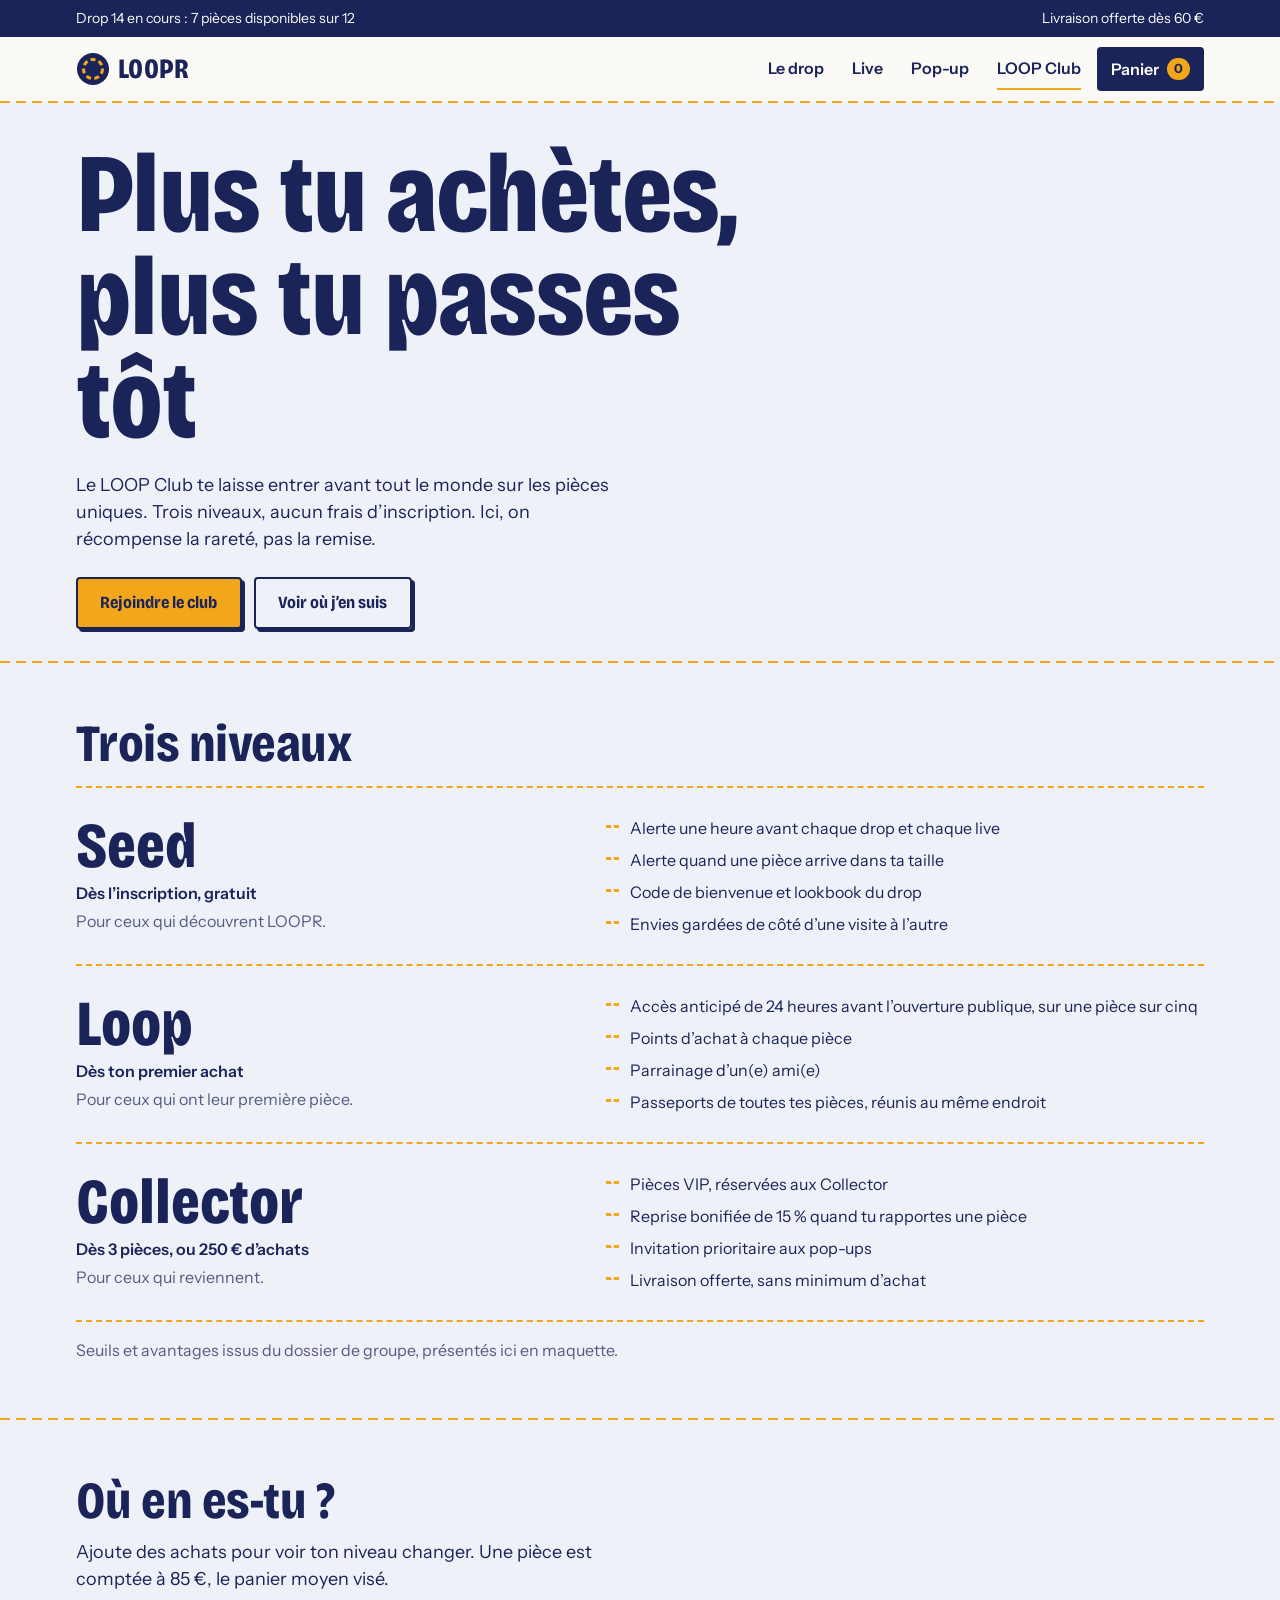
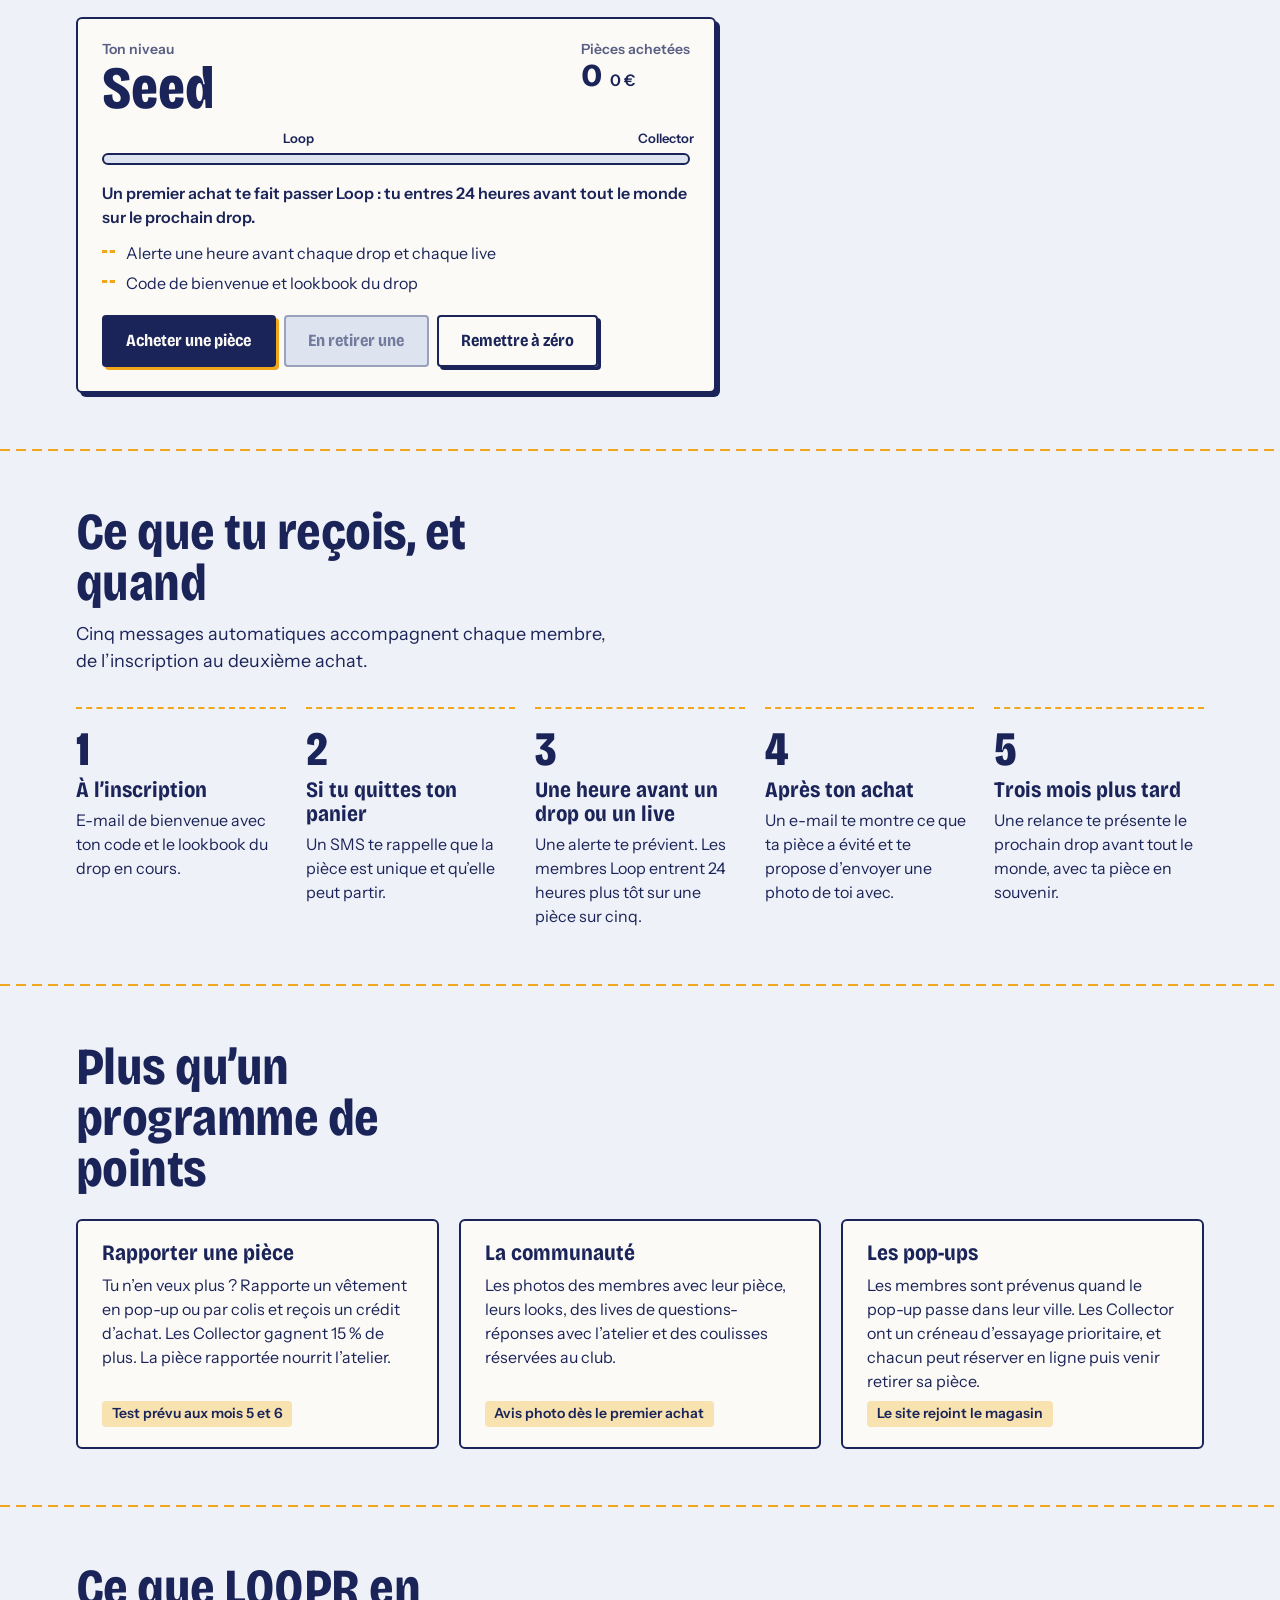
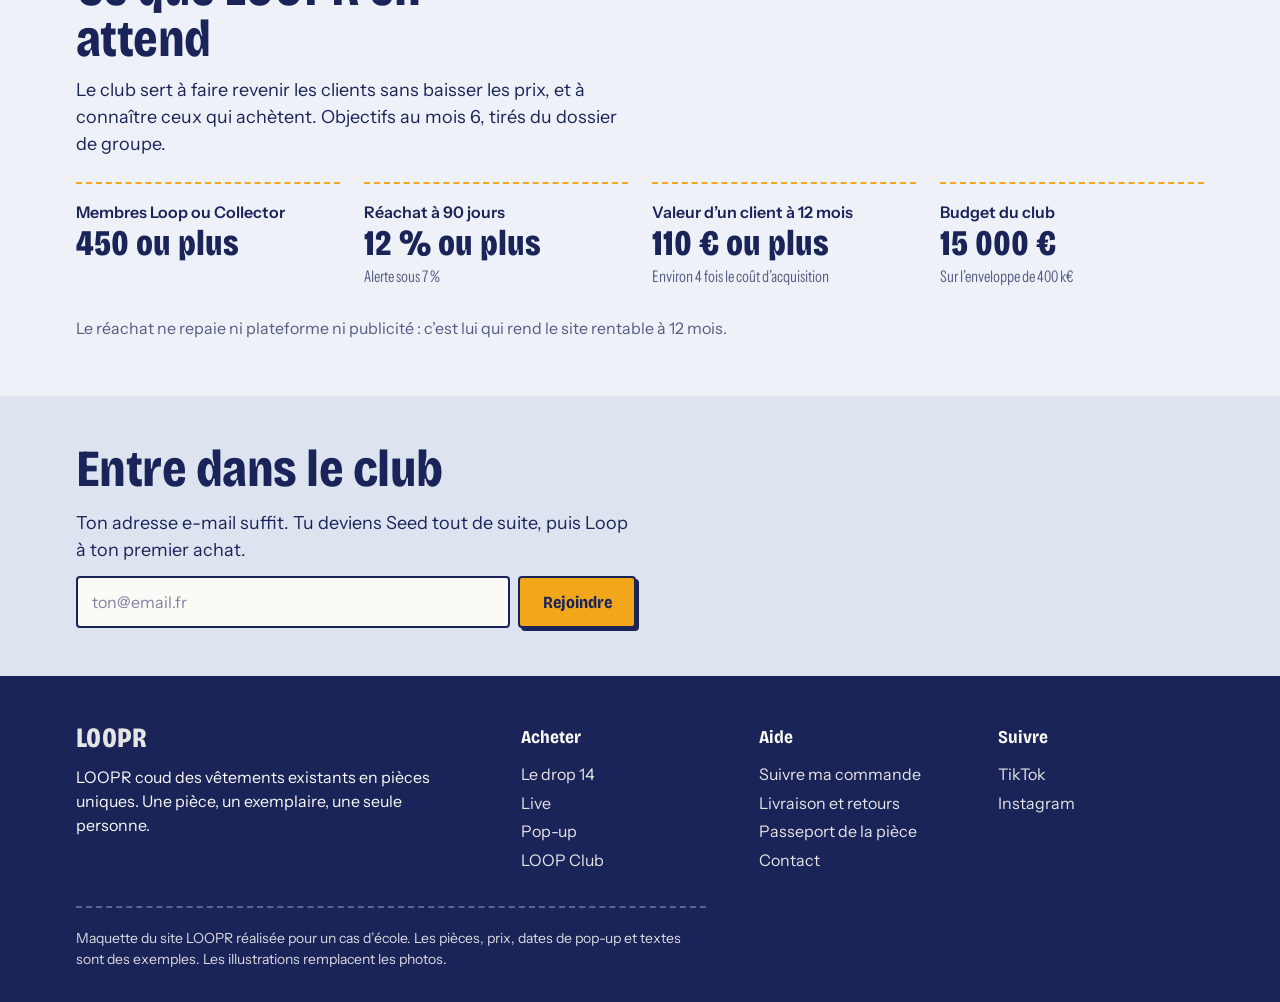
==== commit 0b292fb2: "LOOP Club : niveaux alignés sur le dossier, simulateur de niveau, relances, reprise, communauté et o" ====
--- a/club.html
+++ b/club.html
@@ -18,58 +18,160 @@
     <section class="club-hero">
       <div class="wrap">
         <h1 class="display">Plus tu achètes, plus tu passes tôt</h1>
-        <p class="lead" style="margin-top:1.25rem">Le LOOP Club te laisse entrer avant tout le monde sur les pièces uniques. Trois niveaux, aucun frais d’inscription.</p>
-        <p style="margin-top:1.25rem"><a class="btn" href="#rejoindre">Rejoindre le club</a></p>
+        <p class="lead" style="margin-top:1.25rem">Le LOOP Club te laisse entrer avant tout le monde sur les pièces uniques. Trois niveaux, aucun frais d’inscription. Ici, on récompense la rareté, pas la remise.</p>
+        <div id="club-status" style="margin-top:1.5rem;max-width:560px"></div>
+        <p class="club-cta"><a class="btn" href="#rejoindre">Rejoindre le club</a><a class="btn btn--ghost" href="#niveau">Voir où j’en suis</a></p>
       </div>
     </section>
 
     <div class="stitch"></div>
 
-    <section class="band">
+    <section class="band" aria-labelledby="tiers-title">
       <div class="wrap">
+        <h2 class="h2" id="tiers-title">Trois niveaux</h2>
         <div class="tiers">
           <div class="tier">
             <div>
-              <h2 class="tier-name">Seed</h2>
+              <h3 class="tier-name">Seed</h3>
               <p class="tier-how">Dès l’inscription, gratuit</p>
+              <p class="tier-note">Pour ceux qui découvrent LOOPR.</p>
             </div>
             <ul>
-              <li>Alertes quand une pièce arrive dans ta taille</li>
+              <li>Alerte une heure avant chaque drop et chaque live</li>
+              <li>Alerte quand une pièce arrive dans ta taille</li>
+              <li>Code de bienvenue et lookbook du drop</li>
               <li>Envies gardées de côté d’une visite à l’autre</li>
-              <li>Prévenu(e) avant chaque live TikTok</li>
             </ul>
           </div>
           <div class="tier">
             <div>
-              <h2 class="tier-name">Loop</h2>
+              <h3 class="tier-name">Loop</h3>
               <p class="tier-how">Dès ton premier achat</p>
+              <p class="tier-note">Pour ceux qui ont leur première pièce.</p>
             </div>
             <ul>
-              <li>Accès anticipé 24 heures avant l’ouverture publique, sur une pièce sur cinq</li>
+              <li>Accès anticipé de 24 heures avant l’ouverture publique, sur une pièce sur cinq</li>
+              <li>Points d’achat à chaque pièce</li>
+              <li>Parrainage d’un(e) ami(e)</li>
               <li>Passeports de toutes tes pièces, réunis au même endroit</li>
-              <li>Invitation aux pop-up près de chez toi</li>
             </ul>
           </div>
           <div class="tier">
             <div>
-              <h2 class="tier-name">Collector</h2>
-              <p class="tier-how">Dès 3 pièces achetées</p>
+              <h3 class="tier-name">Collector</h3>
+              <p class="tier-how">Dès 3 pièces, ou 250&nbsp;€ d’achats</p>
+              <p class="tier-note">Pour ceux qui reviennent.</p>
             </div>
             <ul>
+              <li>Pièces VIP, réservées aux Collector</li>
+              <li>Reprise bonifiée de 15&nbsp;% quand tu rapportes une pièce</li>
+              <li>Invitation prioritaire aux pop-ups</li>
               <li>Livraison offerte, sans minimum d’achat</li>
-              <li>Créneau d’essayage prioritaire dans chaque pop-up</li>
-              <li>Accès anticipé et alerte une heure avant chaque live</li>
             </ul>
           </div>
         </div>
-        <p class="muted" style="margin-top:1rem">Seuils et avantages d’exemple pour la maquette.</p>
+        <p class="muted" style="margin-top:1rem">Seuils et avantages issus du dossier de groupe, présentés ici en maquette.</p>
+      </div>
+    </section>
+
+    <div class="stitch"></div>
+
+    <section class="band sim" id="niveau" aria-labelledby="sim-title">
+      <div class="wrap">
+        <h2 class="h2" id="sim-title">Où en es-tu ?</h2>
+        <p class="lead" style="margin-top:0.75rem">Ajoute des achats pour voir ton niveau changer. Une pièce est comptée à 85&nbsp;€, le panier moyen visé.</p>
+        <div class="sim-box" id="club-sim" aria-live="polite">
+          <div class="sim-top">
+            <div class="sim-level"><span class="sim-lbl">Ton niveau</span><b id="sim-level">Seed</b></div>
+            <div class="sim-count"><span class="sim-lbl">Pièces achetées</span><b id="sim-n">0</b><span class="sim-eur" id="sim-eur">0&nbsp;€</span></div>
+          </div>
+          <div class="sim-track" aria-hidden="true"><i id="sim-fill"></i><span class="m1">Loop</span><span class="m3">Collector</span></div>
+          <p class="sim-next" id="sim-next"></p>
+          <ul class="sim-perks" id="sim-perks"></ul>
+          <div class="sim-btns">
+            <button class="btn btn--indigo" type="button" data-sim="add">Acheter une pièce</button>
+            <button class="btn btn--ghost" type="button" data-sim="sub">En retirer une</button>
+            <button class="btn btn--ghost" type="button" data-sim="reset">Remettre à zéro</button>
+          </div>
+        </div>
+      </div>
+    </section>
+
+    <div class="stitch"></div>
+
+    <section class="band" aria-labelledby="after-title">
+      <div class="wrap">
+        <h2 class="h2" id="after-title">Ce que tu reçois, et quand</h2>
+        <p class="lead" style="margin-top:0.75rem">Cinq messages automatiques accompagnent chaque membre, de l’inscription au deuxième achat.</p>
+        <ol class="how-grid club-steps">
+          <li class="step">
+            <span class="step-n">1</span>
+            <div><h3>À l’inscription</h3><p>E-mail de bienvenue avec ton code et le lookbook du drop en cours.</p></div>
+          </li>
+          <li class="step">
+            <span class="step-n">2</span>
+            <div><h3>Si tu quittes ton panier</h3><p>Un SMS te rappelle que la pièce est unique et qu’elle peut partir.</p></div>
+          </li>
+          <li class="step">
+            <span class="step-n">3</span>
+            <div><h3>Une heure avant un drop ou un live</h3><p>Une alerte te prévient. Les membres Loop entrent 24 heures plus tôt sur une pièce sur cinq.</p></div>
+          </li>
+          <li class="step">
+            <span class="step-n">4</span>
+            <div><h3>Après ton achat</h3><p>Un e-mail te montre ce que ta pièce a évité et te propose d’envoyer une photo de toi avec.</p></div>
+          </li>
+          <li class="step">
+            <span class="step-n">5</span>
+            <div><h3>Trois mois plus tard</h3><p>Une relance te présente le prochain drop avant tout le monde, avec ta pièce en souvenir.</p></div>
+          </li>
+        </ol>
+      </div>
+    </section>
+
+    <div class="stitch"></div>
+
+    <section class="band" aria-labelledby="more-title">
+      <div class="wrap">
+        <h2 class="h2" id="more-title">Plus qu’un programme de points</h2>
+        <div class="club-cards">
+          <article class="club-card">
+            <h3>Rapporter une pièce</h3>
+            <p>Tu n’en veux plus ? Rapporte un vêtement en pop-up ou par colis et reçois un crédit d’achat. Les Collector gagnent 15&nbsp;% de plus. La pièce rapportée nourrit l’atelier.</p>
+            <span class="club-tag">Test prévu aux mois 5 et 6</span>
+          </article>
+          <article class="club-card">
+            <h3>La communauté</h3>
+            <p>Les photos des membres avec leur pièce, leurs looks, des lives de questions-réponses avec l’atelier et des coulisses réservées au club.</p>
+            <span class="club-tag">Avis photo dès le premier achat</span>
+          </article>
+          <article class="club-card">
+            <h3>Les pop-ups</h3>
+            <p>Les membres sont prévenus quand le pop-up passe dans leur ville. Les Collector ont un créneau d’essayage prioritaire, et chacun peut réserver en ligne puis venir retirer sa pièce.</p>
+            <span class="club-tag">Le site rejoint le magasin</span>
+          </article>
+        </div>
+      </div>
+    </section>
+
+    <div class="stitch"></div>
+
+    <section class="band goals" aria-labelledby="goals-title">
+      <div class="wrap">
+        <h2 class="h2" id="goals-title">Ce que LOOPR en attend</h2>
+        <p class="lead" style="margin-top:0.75rem">Le club sert à faire revenir les clients sans baisser les prix, et à connaître ceux qui achètent. Objectifs au mois 6, tirés du dossier de groupe.</p>
+        <dl class="goal-grid">
+          <div><dt>Membres Loop ou Collector</dt><dd>450 ou plus</dd></div>
+          <div><dt>Réachat à 90 jours</dt><dd>12&nbsp;% ou plus</dd><dd class="goal-sub">Alerte sous 7&nbsp;%</dd></div>
+          <div><dt>Valeur d’un client à 12 mois</dt><dd>110&nbsp;€ ou plus</dd><dd class="goal-sub">Environ 4 fois le coût d’acquisition</dd></div>
+          <div><dt>Budget du club</dt><dd>15&nbsp;000&nbsp;€</dd><dd class="goal-sub">Sur l’enveloppe de 400&nbsp;k€</dd></div>
+        </dl>
+        <p class="muted" style="margin-top:1rem">Le réachat ne repaie ni plateforme ni publicité : c’est lui qui rend le site rentable à 12 mois.</p>
       </div>
     </section>
 
     <section class="join" id="rejoindre" aria-labelledby="join-title">
       <div class="wrap">
         <div class="join-box">
-          <div id="club-status"></div>
           <h2 class="h2" id="join-title">Entre dans le club</h2>
           <p class="lead" style="margin-top:1rem">Ton adresse e-mail suffit. Tu deviens Seed tout de suite, puis Loop à ton premier achat.</p>
           <form class="form-row" data-toast="Bienvenue chez les Seed. Tu recevras l’alerte du prochain drop.">
@@ -86,5 +188,6 @@
   <script src="assets/data.js"></script>
   <script src="assets/app.js"></script>
   <script src="assets/order.js"></script>
+  <script src="assets/club.js"></script>
 </body>
 </html>
--- a/assets/order.css
+++ b/assets/order.css
@@ -72,3 +72,42 @@
   .pass-facts { grid-template-columns: 1fr 1fr; }
 }
 @media (prefers-reduced-motion: reduce) { .pass.is-new { animation: none; } }
+
+/* ---------- LOOP Club : détails du programme ---------- */
+.club-cta { display: flex; flex-wrap: wrap; gap: 0.75rem; margin-top: 1.25rem; }
+.tier-note { margin-top: 0.25rem; opacity: 0.72; }
+.sim-box { margin-top: 1.5rem; max-width: 640px; padding: 1.25rem 1.5rem 1.5rem; border: 2px solid var(--indigo); border-radius: 6px; background: var(--label); box-shadow: 4px 4px 0 var(--indigo); }
+.sim-top { display: flex; flex-wrap: wrap; justify-content: space-between; gap: 1rem; }
+.sim-lbl { display: block; font-size: 0.875rem; font-weight: 600; opacity: 0.72; }
+.sim-level b { display: block; font-family: var(--display); font-weight: 800; font-stretch: 75%; font-size: clamp(2.5rem, 9vw, 3.75rem); line-height: 0.95; }
+.sim-count b { display: inline-block; margin-right: 0.5rem; font-family: var(--display); font-weight: 800; font-size: 2rem; line-height: 1; }
+.sim-eur { font-weight: 600; }
+.sim-track { position: relative; height: 12px; margin: 2.25rem 0 0.5rem; border: 2px solid var(--indigo); border-radius: 999px; background: var(--wash); }
+.sim-track i { position: absolute; left: 0; top: 0; bottom: 0; border-radius: 999px; background: var(--amber); transition: width 0.3s ease; }
+.sim-track span { position: absolute; top: -1.6rem; font-size: 0.8125rem; font-weight: 600; transform: translateX(-50%); }
+.sim-track .m1 { left: 33.3%; }
+.sim-track .m3 { left: auto; right: 0; transform: translateX(10%); }
+.sim-next { margin-top: 1rem; font-weight: 600; }
+.sim-perks { display: grid; gap: 0.4rem; margin-top: 0.75rem; }
+.sim-perks li { position: relative; padding-left: 1.5rem; }
+.sim-perks li::before { content: ""; position: absolute; left: 0; top: 0.55rem; width: 0.8rem; border-top: 3px dashed var(--amber); }
+.sim-btns { display: flex; flex-wrap: wrap; gap: 0.5rem; margin-top: 1.25rem; }
+.club-steps { max-width: none; }
+.club-cards { display: grid; gap: 1.25rem; margin-top: 1.5rem; }
+.club-card { display: flex; flex-direction: column; gap: 0.5rem; padding: 1.25rem 1.5rem; border: 2px solid var(--indigo); border-radius: 6px; background: var(--label); }
+.club-card h3 { font-family: var(--display); font-weight: 700; font-stretch: 85%; font-size: 1.375rem; line-height: 1.1; }
+.club-tag { align-self: flex-start; margin-top: auto; padding: 0.15rem 0.6rem; border-radius: 4px; background: var(--amber-pale); font-size: 0.875rem; font-weight: 600; }
+.goal-grid { display: grid; gap: 1rem; margin: 1.5rem 0 0; }
+.goal-grid > div { padding: 1rem 0; border-top: 2px dashed var(--amber); }
+.goal-grid dt { font-weight: 600; }
+.goal-grid dd { margin: 0.15rem 0 0; font-family: var(--display); font-weight: 800; font-stretch: 75%; font-size: 2.25rem; line-height: 1; }
+.goal-grid dd.goal-sub { margin-top: 0.35rem; font-family: var(--body); font-weight: 400; font-size: 1rem; opacity: 0.72; }
+@media (min-width: 820px) {
+  .club-cards { grid-template-columns: repeat(3, 1fr); }
+  .goal-grid { grid-template-columns: repeat(4, 1fr); gap: 1.5rem; }
+}
+@media (min-width: 1000px) {
+  .club-steps { grid-template-columns: repeat(5, 1fr); gap: 1.25rem; }
+  .club-steps .step { grid-template-columns: 1fr; align-content: start; gap: 0.5rem; }
+  .club-steps .step p { max-width: none; }
+}
